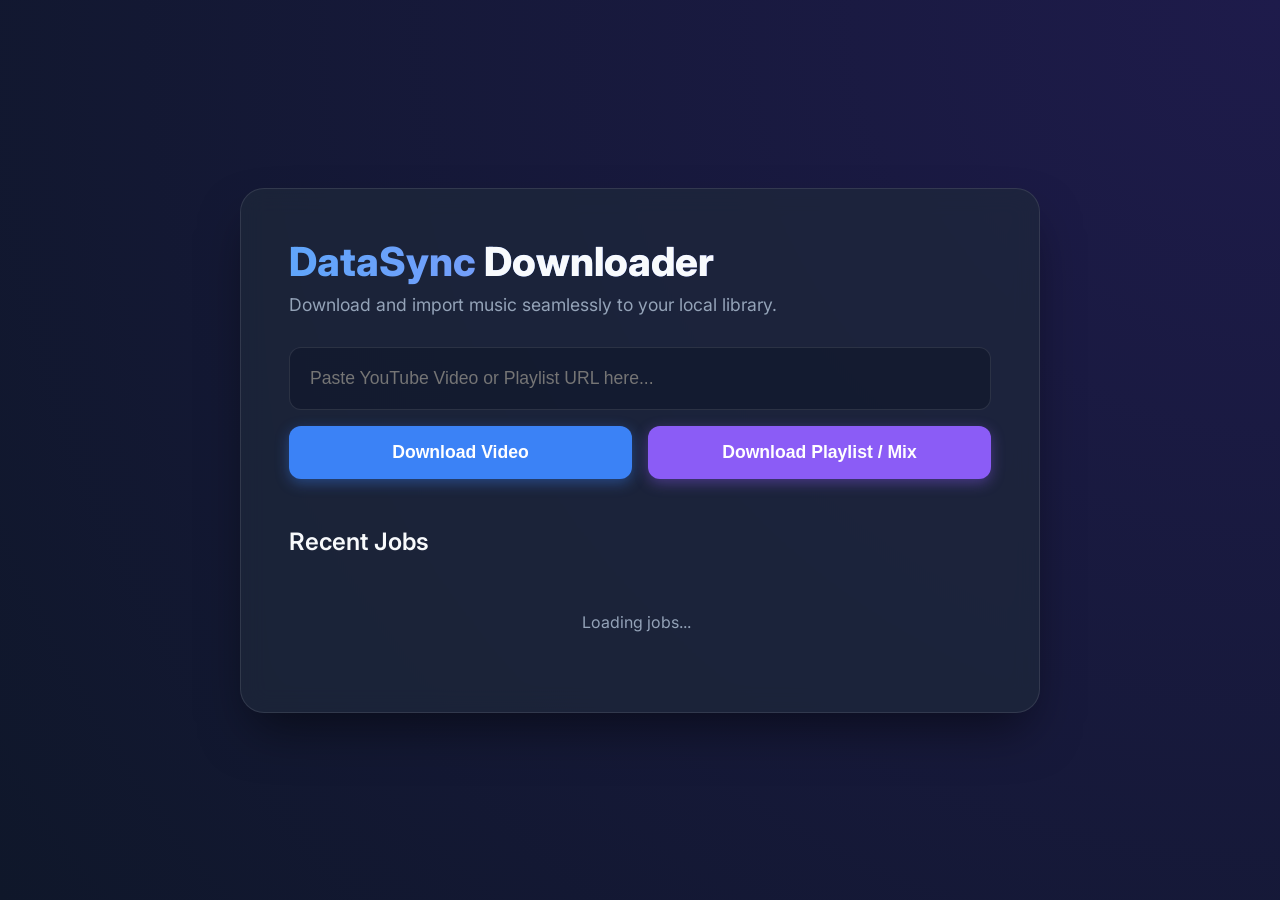
==== src/main/resources/static/index.html @ 0086132d "feat: simplify application to thin yt-dlp controller, remove Spotify/Gemini/MusicBrainz integration," ====
<!DOCTYPE html>
<html lang="en">
<head>
    <meta charset="UTF-8">
    <meta name="viewport" content="width=device-width, initial-scale=1.0">
    <title>DataSync YT Downloader</title>
    <link href="https://fonts.googleapis.com/css2?family=Inter:wght@400;600;800&display=swap" rel="stylesheet">
    <link rel="stylesheet" href="style.css">
</head>
<body>
    <div class="glass-container main-card">
        <h1>DataSync <span>Downloader</span></h1>
        <p class="subtitle">Download and import music seamlessly to your local library.</p>
        
        <div class="input-group">
            <input type="text" id="url-input" placeholder="Paste YouTube Video or Playlist URL here...">
            <div class="actions">
                <button id="btn-video" class="btn primary">Download Video</button>
                <button id="btn-playlist" class="btn secondary">Download Playlist / Mix</button>
            </div>
        </div>
        
        <div id="error-msg" class="error-msg hidden"></div>
        
        <h2>Recent Jobs</h2>
        <div id="jobs-container" class="jobs-container">
            <!-- Jobs injected via JS -->
            <div class="loading-pulse">Loading jobs...</div>
        </div>
    </div>
    
    <script src="app.js"></script>
</body>
</html>
---- src/main/resources/static/style.css ----
:root {
    --bg-color: #0f172a;
    --card-bg: rgba(30, 41, 59, 0.7);
    --card-border: rgba(255, 255, 255, 0.1);
    --text-primary: #f8fafc;
    --text-secondary: #94a3b8;
    --accent: #3b82f6;
    --accent-hover: #2563eb;
    --accent-secondary: #8b5cf6;
    --accent-secondary-hover: #7c3aed;
    --error: #ef4444;
    --success: #10b981;
    --warning: #f59e0b;
}

* {
    box-sizing: border-box;
    margin: 0;
    padding: 0;
}

body {
    font-family: 'Inter', sans-serif;
    background: radial-gradient(circle at top right, #1e1b4b, var(--bg-color));
    color: var(--text-primary);
    min-height: 100vh;
    display: flex;
    justify-content: center;
    align-items: center;
    padding: 2rem;
}

.glass-container {
    background: var(--card-bg);
    backdrop-filter: blur(12px);
    -webkit-backdrop-filter: blur(12px);
    border: 1px solid var(--card-border);
    border-radius: 24px;
    box-shadow: 0 25px 50px -12px rgba(0, 0, 0, 0.5);
}

.main-card {
    width: 100%;
    max-width: 800px;
    padding: 3rem;
}

h1 {
    font-size: 2.5rem;
    font-weight: 800;
    margin-bottom: 0.5rem;
    background: linear-gradient(to right, #60a5fa, #a78bfa);
    -webkit-background-clip: text;
    -webkit-text-fill-color: transparent;
}

h1 span {
    color: var(--text-primary);
    -webkit-text-fill-color: var(--text-primary);
}

.subtitle {
    color: var(--text-secondary);
    margin-bottom: 2rem;
    font-size: 1.1rem;
}

h2 {
    font-size: 1.5rem;
    margin-top: 3rem;
    margin-bottom: 1.5rem;
    font-weight: 600;
}

.input-group {
    display: flex;
    flex-direction: column;
    gap: 1rem;
}

input[type="text"] {
    width: 100%;
    padding: 1.25rem;
    font-size: 1.1rem;
    background: rgba(15, 23, 42, 0.6);
    border: 1px solid var(--card-border);
    border-radius: 12px;
    color: var(--text-primary);
    outline: none;
    transition: border-color 0.3s, box-shadow 0.3s;
}

input[type="text"]:focus {
    border-color: var(--accent);
    box-shadow: 0 0 0 3px rgba(59, 130, 246, 0.3);
}

.actions {
    display: flex;
    gap: 1rem;
}

.btn {
    flex: 1;
    padding: 1rem;
    font-size: 1.1rem;
    font-weight: 600;
    border: none;
    border-radius: 12px;
    cursor: pointer;
    transition: all 0.2s;
    color: white;
}

.btn:active {
    transform: scale(0.98);
}

.btn:disabled {
    opacity: 0.5;
    cursor: not-allowed;
}

.primary {
    background: var(--accent);
    box-shadow: 0 4px 14px rgba(59, 130, 246, 0.4);
}

.primary:hover:not(:disabled) {
    background: var(--accent-hover);
    box-shadow: 0 6px 20px rgba(59, 130, 246, 0.5);
}

.secondary {
    background: var(--accent-secondary);
    box-shadow: 0 4px 14px rgba(139, 92, 246, 0.4);
}

.secondary:hover:not(:disabled) {
    background: var(--accent-secondary-hover);
    box-shadow: 0 6px 20px rgba(139, 92, 246, 0.5);
}

.error-msg {
    color: var(--error);
    background: rgba(239, 68, 68, 0.1);
    padding: 1rem;
    border-radius: 8px;
    margin-top: 1rem;
    border-left: 4px solid var(--error);
}

.hidden {
    display: none;
}

.jobs-container {
    display: flex;
    flex-direction: column;
    gap: 1rem;
    max-height: 400px;
    overflow-y: auto;
    padding-right: 0.5rem;
}

.jobs-container::-webkit-scrollbar {
    width: 6px;
}
.jobs-container::-webkit-scrollbar-track {
    background: rgba(255, 255, 255, 0.05);
    border-radius: 3px;
}
.jobs-container::-webkit-scrollbar-thumb {
    background: rgba(255, 255, 255, 0.2);
    border-radius: 3px;
}

.job-card {
    background: rgba(15, 23, 42, 0.4);
    border: 1px solid var(--card-border);
    border-radius: 12px;
    padding: 1rem 1.5rem;
    display: flex;
    justify-content: space-between;
    align-items: center;
    transition: transform 0.2s, background 0.2s;
}

.job-card:hover {
    background: rgba(15, 23, 42, 0.6);
    transform: translateX(4px);
}

.job-info {
    display: flex;
    flex-direction: column;
    gap: 0.25rem;
    overflow: hidden;
}

.job-url {
    font-weight: 600;
    white-space: nowrap;
    overflow: hidden;
    text-overflow: ellipsis;
    max-width: 400px;
}

.job-msg {
    font-size: 0.9rem;
    color: var(--text-secondary);
}

.job-status {
    padding: 0.5rem 1rem;
    border-radius: 20px;
    font-size: 0.85rem;
    font-weight: 600;
    text-transform: uppercase;
    letter-spacing: 0.05em;
}

.status-queued { background: rgba(59, 130, 246, 0.2); color: #93c5fd; }
.status-downloading { background: rgba(245, 158, 11, 0.2); color: #fcd34d; }
.status-resolving_metadata, .status-tagging { background: rgba(139, 92, 246, 0.2); color: #c4b5fd; }
.status-completed { background: rgba(16, 185, 129, 0.2); color: #6ee7b7; }
.status-failed { background: rgba(239, 68, 68, 0.2); color: #fca5a5; }
.status-duplicate_skipped { background: rgba(107, 114, 128, 0.2); color: #d1d5db; }

.loading-pulse {
    animation: pulse 2s cubic-bezier(0.4, 0, 0.6, 1) infinite;
    color: var(--text-secondary);
    text-align: center;
    padding: 2rem;
}

@keyframes pulse {
    0%, 100% { opacity: 1; }
    50% { opacity: .5; }
}

.error-log {
    background: rgba(0, 0, 0, 0.3);
    padding: 0.5rem;
    border-radius: 6px;
    margin-top: 0.5rem;
    font-family: monospace;
    font-size: 0.8rem;
    color: #fca5a5;
    white-space: pre-wrap;
    word-break: break-all;
    max-height: 150px;
    overflow-y: auto;
}
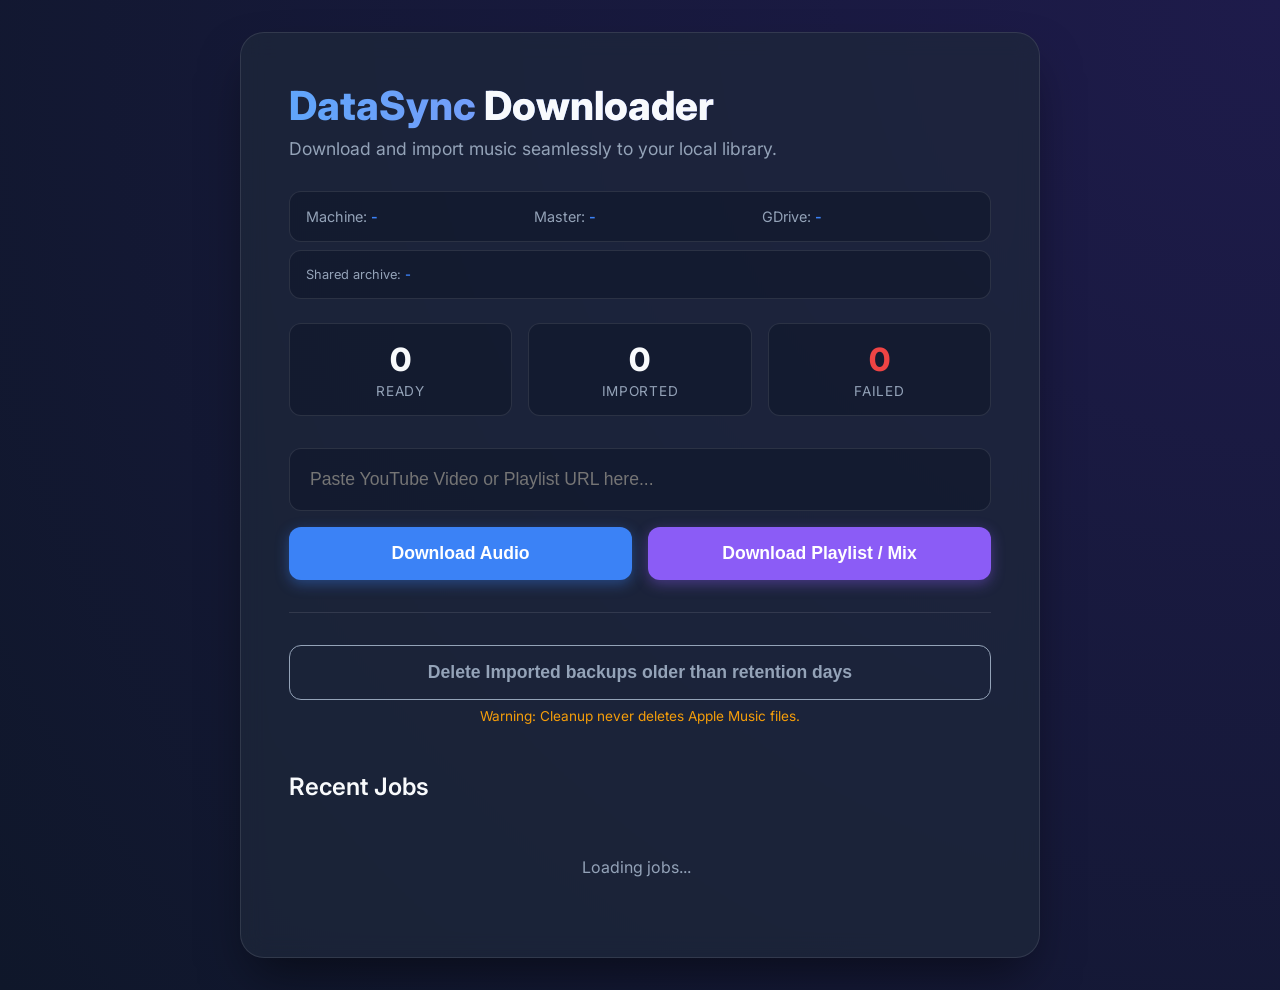
==== commit cc166d65: "feat: improve duplicate prevention, drive sync, and browser extension UI" ====
--- a/src/main/resources/static/index.html
+++ b/src/main/resources/static/index.html
@@ -11,20 +11,49 @@
     <div class="glass-container main-card">
         <h1>DataSync <span>Downloader</span></h1>
         <p class="subtitle">Download and import music seamlessly to your local library.</p>
-        
+
+        <div id="system-status" class="system-status hidden">
+            <div class="status-item"><span class="label">Machine:</span> <span id="stat-machine" class="value">-</span></div>
+            <div class="status-item"><span class="label">Master:</span> <span id="stat-master" class="value">-</span></div>
+            <div class="status-item"><span class="label">GDrive:</span> <span id="stat-gdrive" class="value">-</span></div>
+        </div>
+        <div id="archive-status" class="system-status hidden" style="flex-direction: column; gap: 4px; margin-top: -1rem;">
+            <div class="status-item" style="font-size: 0.8rem;"><span class="label">Shared archive:</span> <span id="stat-archive-enabled" class="value">-</span></div>
+            <div id="archive-warning" class="hidden" style="color: var(--warning); font-size: 0.8rem; margin-top: 4px;">Duplicate prevention is local only because shared archive is not configured.</div>
+        </div>
+
+        <div id="file-stats" class="file-stats hidden">
+            <div class="stat-card">
+                <div class="stat-num" id="count-ready">0</div>
+                <div class="stat-label">Ready</div>
+            </div>
+            <div class="stat-card">
+                <div class="stat-num" id="count-imported">0</div>
+                <div class="stat-label">Imported</div>
+            </div>
+            <div class="stat-card">
+                <div class="stat-num error-text" id="count-failed">0</div>
+                <div class="stat-label">Failed</div>
+            </div>
+        </div>
+
         <div class="input-group">
             <input type="text" id="url-input" placeholder="Paste YouTube Video or Playlist URL here...">
             <div class="actions">
-                <button id="btn-video" class="btn primary">Download Video</button>
+                <button id="btn-video" class="btn primary">Download Audio</button>
                 <button id="btn-playlist" class="btn secondary">Download Playlist / Mix</button>
             </div>
         </div>
         
         <div id="error-msg" class="error-msg hidden"></div>
         
+        <div class="cleanup-section">
+            <button id="btn-cleanup" class="btn outline">Delete Imported backups older than retention days</button>
+            <p class="warning-text">Warning: Cleanup never deletes Apple Music files.</p>
+        </div>
+
         <h2>Recent Jobs</h2>
         <div id="jobs-container" class="jobs-container">
-            <!-- Jobs injected via JS -->
             <div class="loading-pulse">Loading jobs...</div>
         </div>
     </div>
--- a/src/main/resources/static/style.css
+++ b/src/main/resources/static/style.css
@@ -221,11 +221,61 @@
 }
 
 .status-queued { background: rgba(59, 130, 246, 0.2); color: #93c5fd; }
+.status-extracting { background: rgba(236, 72, 153, 0.2); color: #f9a8d4; }
 .status-downloading { background: rgba(245, 158, 11, 0.2); color: #fcd34d; }
-.status-resolving_metadata, .status-tagging { background: rgba(139, 92, 246, 0.2); color: #c4b5fd; }
+.status-post_processing, .status-copying_to_drive, .status-importing_to_apple_music { background: rgba(139, 92, 246, 0.2); color: #c4b5fd; }
 .status-completed { background: rgba(16, 185, 129, 0.2); color: #6ee7b7; }
 .status-failed { background: rgba(239, 68, 68, 0.2); color: #fca5a5; }
-.status-duplicate_skipped { background: rgba(107, 114, 128, 0.2); color: #d1d5db; }
+.status-cancelled { background: rgba(107, 114, 128, 0.2); color: #d1d5db; }
+
+.job-phase {
+    font-size: 0.75rem;
+    color: var(--text-secondary);
+    text-transform: uppercase;
+    letter-spacing: 0.05em;
+    font-weight: 600;
+}
+
+.job-details {
+    font-size: 0.85rem;
+    color: var(--text-secondary);
+    margin-top: 0.5rem;
+    display: flex;
+    flex-direction: column;
+    gap: 0.25rem;
+}
+
+.job-counts {
+    margin-top: 4px;
+    color: var(--text-secondary);
+}
+
+.log-line {
+    font-family: monospace;
+    font-size: 0.75rem;
+    color: #64748b;
+    white-space: nowrap;
+    overflow: hidden;
+    text-overflow: ellipsis;
+    margin-top: 4px;
+    opacity: 0.7;
+}
+
+.progress-bar-container {
+    width: 100%;
+    height: 6px;
+    background: rgba(255, 255, 255, 0.1);
+    border-radius: 3px;
+    margin-top: 0.75rem;
+    overflow: hidden;
+}
+
+.progress-bar-fill {
+    height: 100%;
+    background: linear-gradient(to right, var(--accent), var(--accent-secondary));
+    width: 0%;
+    transition: width 0.3s ease;
+}
 
 .loading-pulse {
     animation: pulse 2s cubic-bezier(0.4, 0, 0.6, 1) infinite;
@@ -252,3 +302,99 @@
     max-height: 150px;
     overflow-y: auto;
 }
+
+.system-status {
+    display: flex;
+    gap: 1rem;
+    margin-bottom: 1.5rem;
+    padding: 1rem;
+    background: rgba(15, 23, 42, 0.6);
+    border-radius: 12px;
+    border: 1px solid var(--card-border);
+}
+
+.system-status:not(.hidden) {
+    display: flex;
+}
+
+.status-item {
+    font-size: 0.9rem;
+    flex: 1;
+}
+.status-item .label {
+    color: var(--text-secondary);
+}
+.status-item .value {
+    font-weight: 600;
+    color: var(--accent);
+}
+
+.file-stats {
+    display: flex;
+    gap: 1rem;
+    margin-bottom: 2rem;
+}
+
+.file-stats:not(.hidden) {
+    display: flex;
+}
+
+.stat-card {
+    flex: 1;
+    background: rgba(15, 23, 42, 0.6);
+    border: 1px solid var(--card-border);
+    border-radius: 12px;
+    padding: 1rem;
+    text-align: center;
+    transition: transform 0.2s;
+}
+
+.stat-card:hover {
+    transform: translateY(-2px);
+    background: rgba(30, 41, 59, 0.8);
+}
+
+.stat-num {
+    font-size: 2rem;
+    font-weight: 800;
+    color: var(--text-primary);
+    margin-bottom: 0.25rem;
+}
+
+.stat-label {
+    font-size: 0.85rem;
+    color: var(--text-secondary);
+    text-transform: uppercase;
+    letter-spacing: 0.05em;
+}
+
+.error-text {
+    color: var(--error);
+}
+
+.cleanup-section {
+    margin-top: 2rem;
+    padding-top: 2rem;
+    border-top: 1px solid var(--card-border);
+    display: flex;
+    flex-direction: column;
+    gap: 0.5rem;
+}
+
+.outline {
+    background: transparent;
+    border: 1px solid var(--text-secondary);
+    color: var(--text-secondary);
+}
+
+.outline:hover:not(:disabled) {
+    background: rgba(255, 255, 255, 0.05);
+    border-color: var(--text-primary);
+    color: var(--text-primary);
+}
+
+.warning-text {
+    font-size: 0.85rem;
+    color: var(--warning);
+    text-align: center;
+}
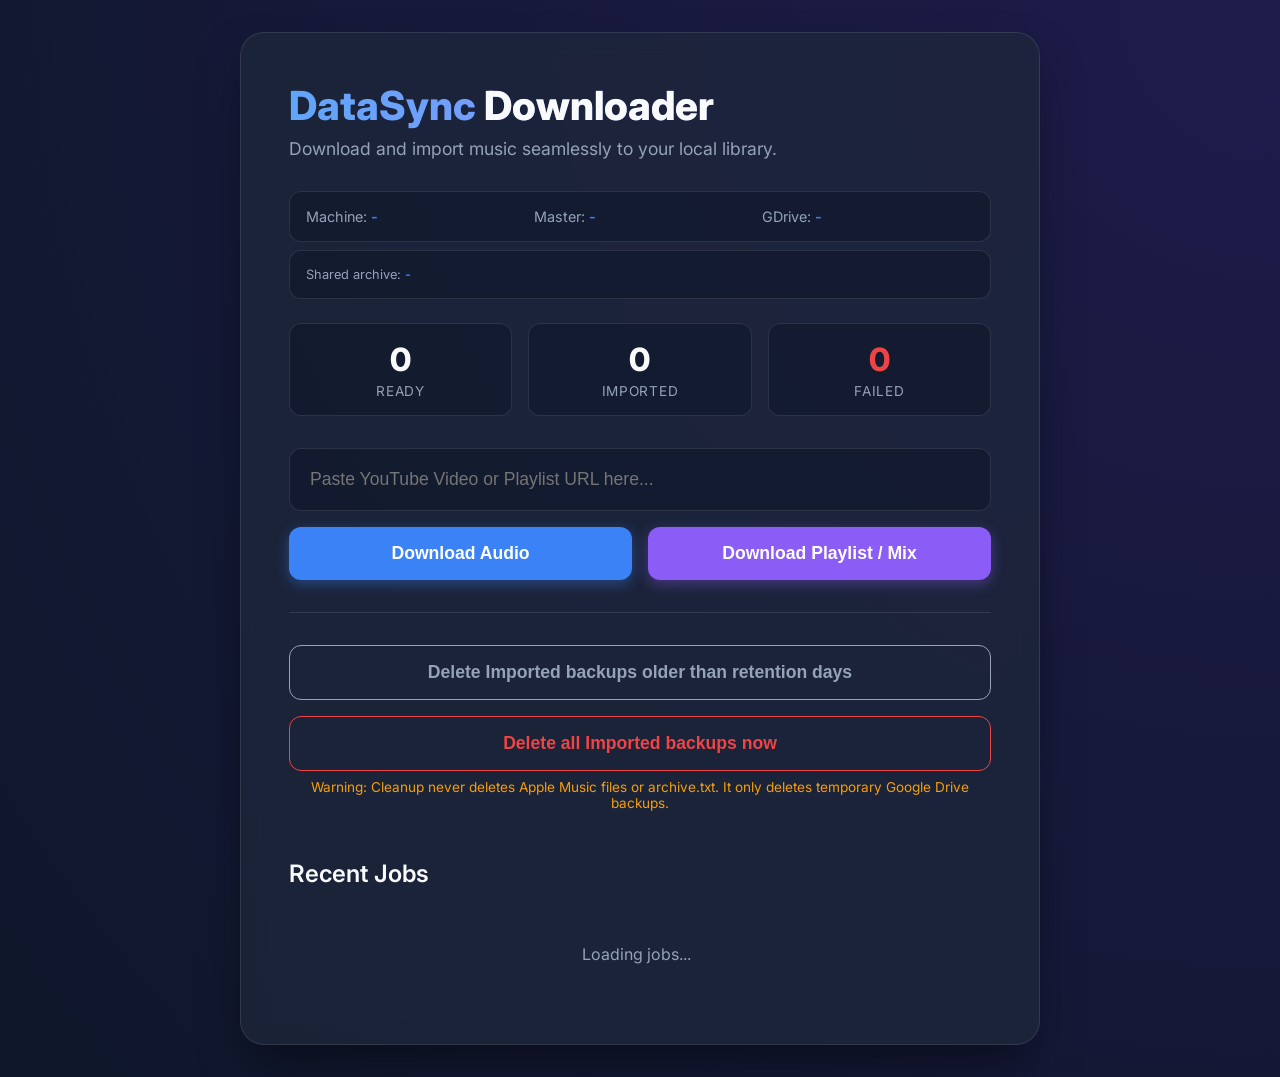
==== commit 3dc2540d: "fix drive sync issue and extension error for windows" ====
--- a/src/main/resources/static/index.html
+++ b/src/main/resources/static/index.html
@@ -48,8 +48,9 @@
         <div id="error-msg" class="error-msg hidden"></div>
         
         <div class="cleanup-section">
-            <button id="btn-cleanup" class="btn outline">Delete Imported backups older than retention days</button>
-            <p class="warning-text">Warning: Cleanup never deletes Apple Music files.</p>
+            <button id="btn-cleanup" class="btn outline" style="margin-bottom: 8px;">Delete Imported backups older than retention days</button>
+            <button id="btn-cleanup-all" class="btn outline" style="border-color: var(--error); color: var(--error);">Delete all Imported backups now</button>
+            <p class="warning-text">Warning: Cleanup never deletes Apple Music files or archive.txt. It only deletes temporary Google Drive backups.</p>
         </div>
 
         <h2>Recent Jobs</h2>
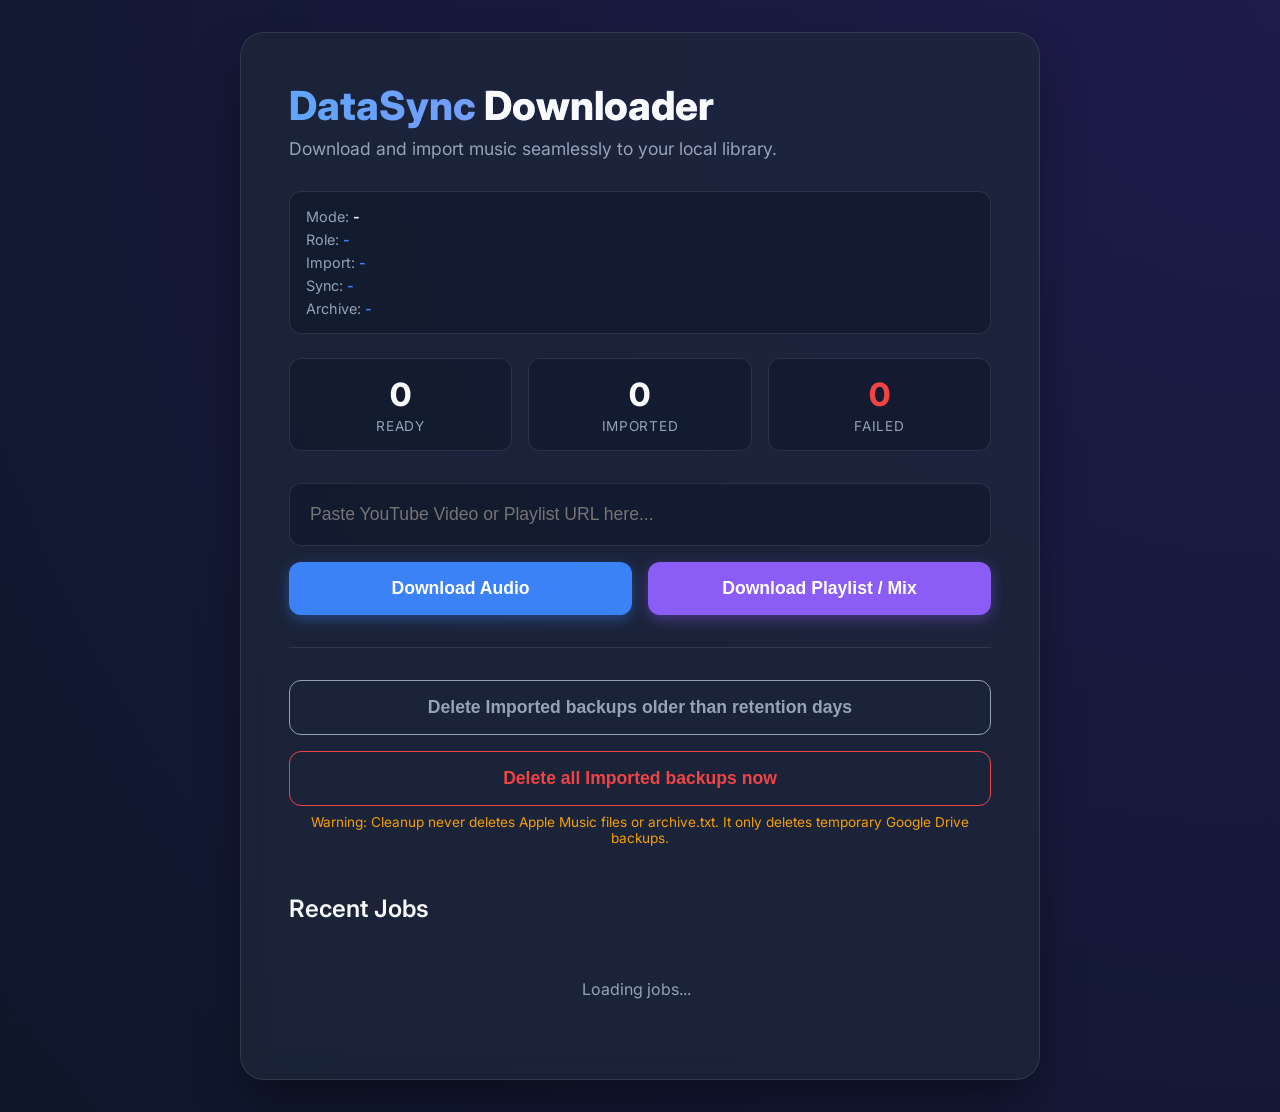
==== commit 778f9dd4: "feat: implement dynamic Setup Modes and interactive scripts" ====
--- a/src/main/resources/static/index.html
+++ b/src/main/resources/static/index.html
@@ -12,14 +12,12 @@
         <h1>DataSync <span>Downloader</span></h1>
         <p class="subtitle">Download and import music seamlessly to your local library.</p>
 
-        <div id="system-status" class="system-status hidden">
-            <div class="status-item"><span class="label">Machine:</span> <span id="stat-machine" class="value">-</span></div>
-            <div class="status-item"><span class="label">Master:</span> <span id="stat-master" class="value">-</span></div>
-            <div class="status-item"><span class="label">GDrive:</span> <span id="stat-gdrive" class="value">-</span></div>
-        </div>
-        <div id="archive-status" class="system-status hidden" style="flex-direction: column; gap: 4px; margin-top: -1rem;">
-            <div class="status-item" style="font-size: 0.8rem;"><span class="label">Shared archive:</span> <span id="stat-archive-enabled" class="value">-</span></div>
-            <div id="archive-warning" class="hidden" style="color: var(--warning); font-size: 0.8rem; margin-top: 4px;">Duplicate prevention is local only because shared archive is not configured.</div>
+        <div id="system-status" class="system-status hidden" style="flex-direction: column; align-items: flex-start; gap: 6px;">
+            <div class="status-item"><span class="label">Mode:</span> <span id="stat-mode" class="value" style="font-weight: 600; color: var(--accent-color);">-</span></div>
+            <div class="status-item"><span class="label">Role:</span> <span id="stat-role" class="value">-</span></div>
+            <div class="status-item"><span class="label">Import:</span> <span id="stat-import" class="value">-</span></div>
+            <div class="status-item"><span class="label">Sync:</span> <span id="stat-sync" class="value">-</span></div>
+            <div class="status-item"><span class="label">Archive:</span> <span id="stat-archive" class="value">-</span></div>
         </div>
 
         <div id="file-stats" class="file-stats hidden">
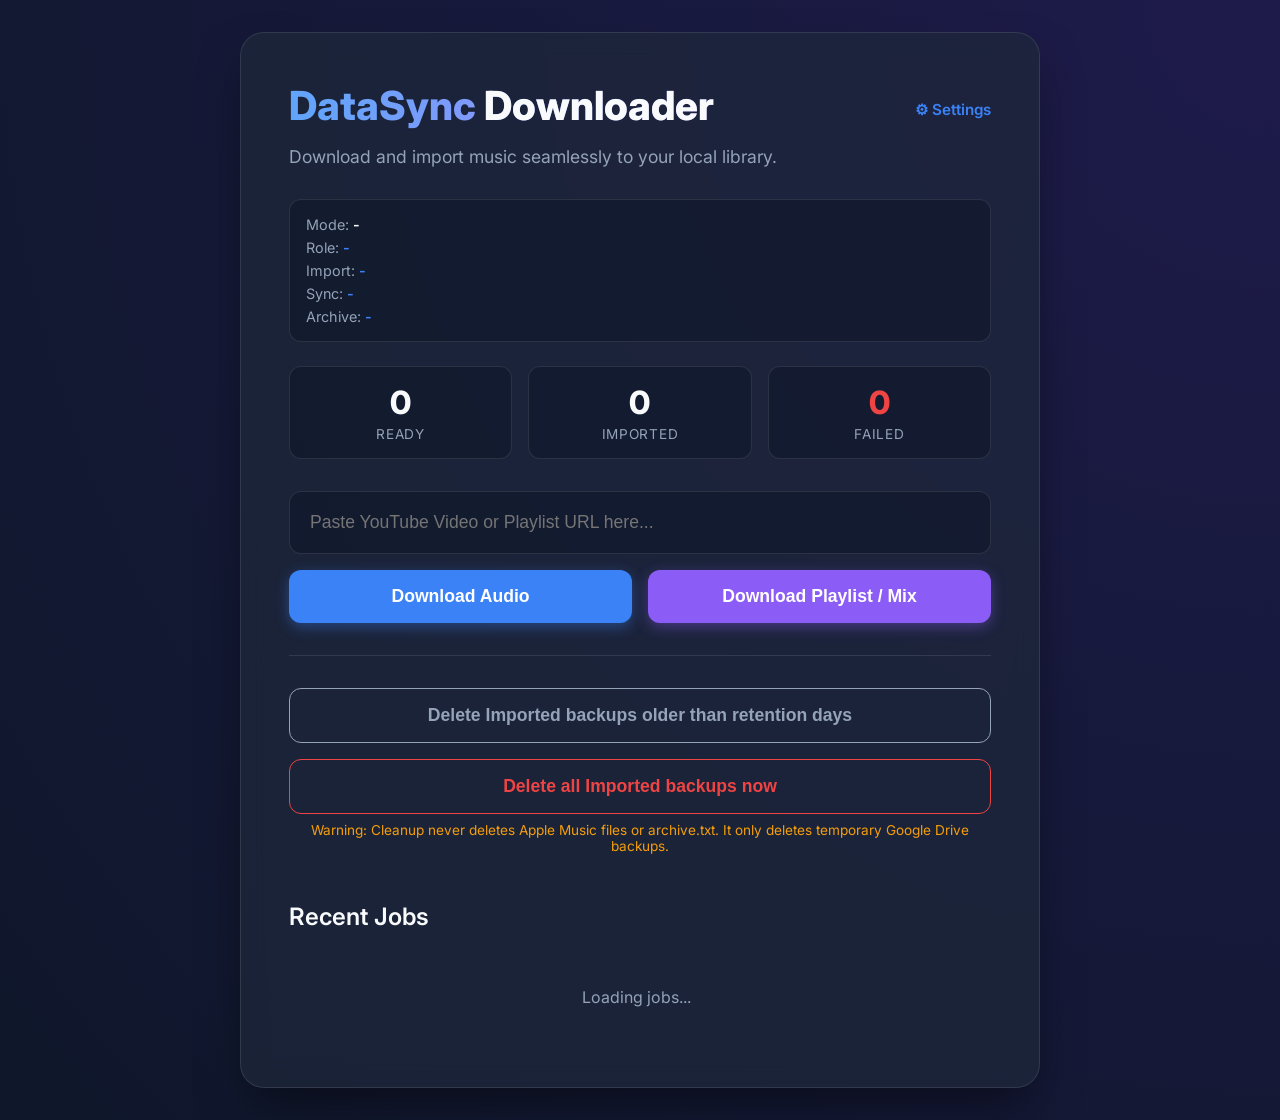
==== commit 247512ff: "feat: Add distribution packaging, onboarding setup wizard, settings console, and i18n support" ====
--- a/src/main/resources/static/index.html
+++ b/src/main/resources/static/index.html
@@ -9,8 +9,11 @@
 </head>
 <body>
     <div class="glass-container main-card">
-        <h1>DataSync <span>Downloader</span></h1>
-        <p class="subtitle">Download and import music seamlessly to your local library.</p>
+        <div style="display: flex; justify-content: space-between; align-items: center; margin-bottom: 0.5rem;">
+            <h1 data-i18n="setup.title">DataSync <span>Downloader</span></h1>
+            <a href="/settings" style="color: var(--accent); text-decoration: none; font-weight: 600; font-size: 0.95rem;">⚙ Settings</a>
+        </div>
+        <p class="subtitle" data-i18n="setup.welcome.desc">Download and import music seamlessly to your local library.</p>
 
         <div id="system-status" class="system-status hidden" style="flex-direction: column; align-items: flex-start; gap: 6px;">
             <div class="status-item"><span class="label">Mode:</span> <span id="stat-mode" class="value" style="font-weight: 600; color: var(--accent-color);">-</span></div>
